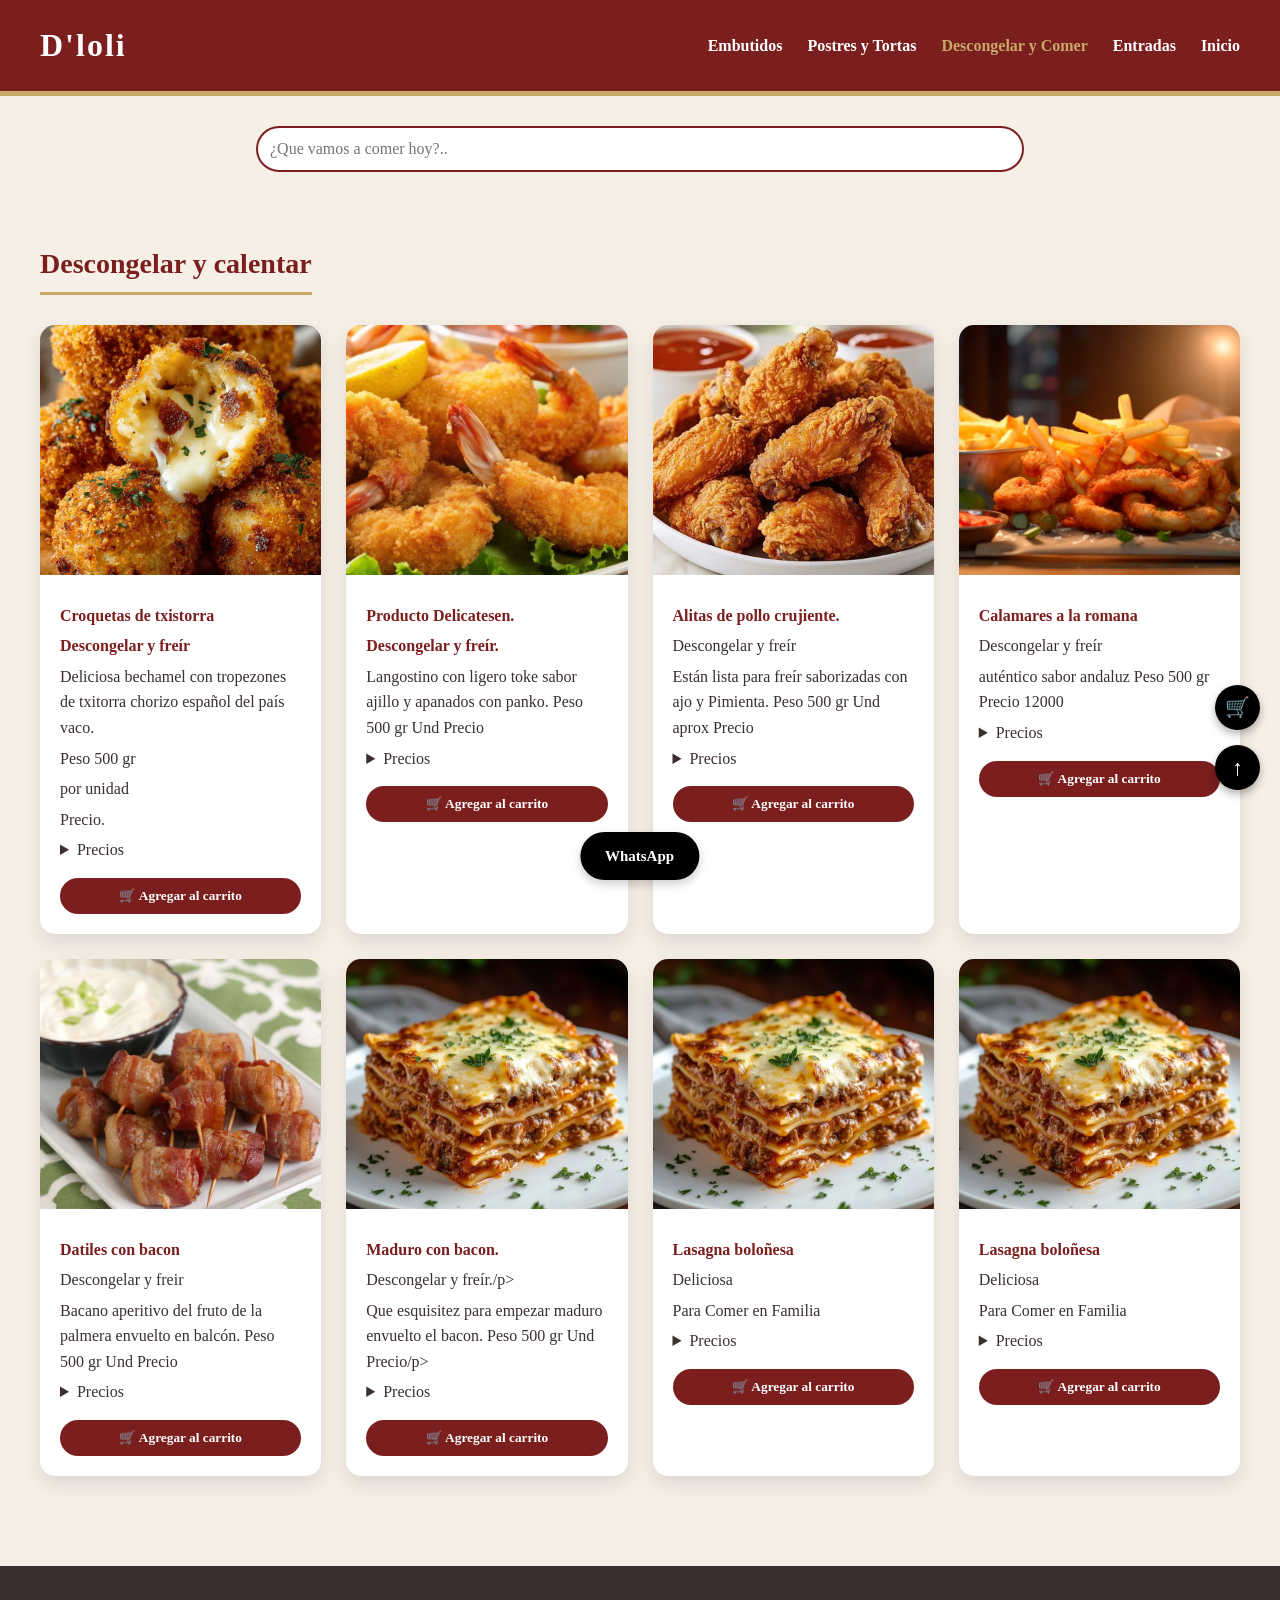
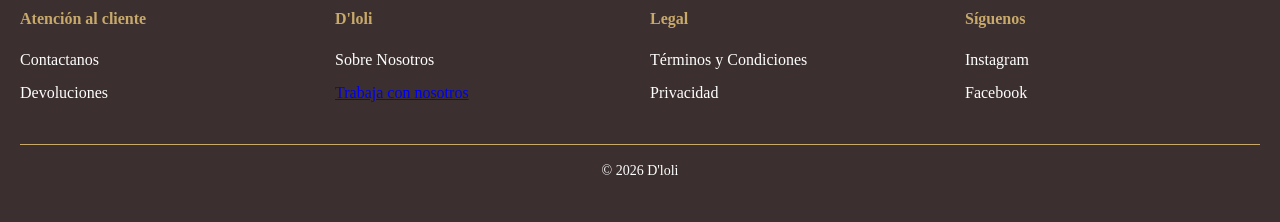
==== platoslistos.html @ c934038a "Add files via upload" ====
<!DOCTYPE html>
<html lang="es-CO">
  <head>
    <meta charset="UTF-8" />
    <meta name="viewport" content="width=device-width, initial-scale=1.0" />
    <link rel="stylesheet" href="estilos.css">
    <title>Cliente D'loli</title>
    <meta name="viewport" content="width=device-width, initial-scale=1.0" />

 
  </head>
 
  <body>
    
    <header>
      
      
      
      <div class="logo">D'loli</div>

    <nav>   
        <ul>
          <li><a href="embu.html">Embutidos</a></li>
          <li><a href="postres.html">Postres y Tortas</a></li>
          <li><a href="platoslistos.html"  class="active">Descongelar y Comer</a></li>
          <li><a href="entradas.html">Entradas</a></li>
          <li><a href="index.html">Inicio</a></li>
        </ul>
      </nav>
        
        
      </div>
    </header>
    <div class="search-box">
     
      <input
        type="text"
        id="searchInput"
        placeholder="¿Que vamos a comer hoy?.."
        onkeyup="buscarPerfume()"/>

        <p id="noResults" style="display:none; text-align:center; margin-top:15px; font-weight:bold; color:#7b1e1e;">
          No se encontraron productos 🍷
        </p>
    </div>
    
  

    <!-- MINICART (VISUAL) -->
    <aside class="minicart">
      <h2>Descongelar y calentar</h2>


       <!-- CONTENEDOR 1 -->
<div class="cart-container">

  <div class="cart-item">
    <img src="imagenes/croquetas_de_txistorra.jpeg" alt="Lasagna" class="imagen-mediana">
    <div class="cart-info">
      <p><strong>Croquetas de txistorra</strong></p>
      <p> <strong>Descongelar y freír</strong></p>
      <p>Deliciosa bechamel con tropezones de txitorra chorizo español del país vaco.
        <p>Peso 500 gr</p>
        <p>por unidad</p>
        Precio.</p>
      
      <details class="price-dropdown">
        <summary>Precios</summary>
      
        <div class="price-options">
          <div class="price-option">
            <input type="radio" name="size-lasagna" value="30ml|19990">
            <label>
              <span class="size">30ml</span>
              <span class="price">$19.990</span>
            </label>
          </div>
      
          <div class="price-option">
            <input type="radio" name="size-lasagna" value="50ml|34990">
            <label>
              <span class="size">50ml</span>
              <span class="price">$ 34.990</span>
            </label>
          </div>
      
          <div class="price-option">
            <input type="radio" name="size-lasagna" value="100ml|54990">
            <label>
              <span class="size">100ml</span>
              <span class="price">$ 54.990</span>
            </label>
          </div>
      
          <div class="price-option">
            <input type="radio" name="size-lasagna" value="1.1|120000">
            <label>
              <span class="size">1.1 (Premium)</span>
              <span class="price">$ 119.990</span>
            </label>
          </div>
        </div>
      </details>
    </div>
  </div>
  

    <div class="cart-item">
      <img src="imagenes/producto_delicatesen.jpeg" alt="Lasagna" class="imagen-mediana">
      <div class="cart-info">
        <p><strong>Producto Delicatesen.</strong></p>
        <p> <strong>Descongelar y freír.</strong></p>
        <p>Langostino con ligero toke  sabor ajillo y apanados con panko.
            Peso 500 gr
            Und
            Precio</p>
        
        <details class="price-dropdown">
          <summary>Precios</summary>
        
          <div class="price-options">
            <div class="price-option">
              <input type="radio" name="size-lasagna" value="30ml|19990">
              <label>
                <span class="size">30ml</span>
                <span class="price">$19.990</span>
              </label>
            </div>
        
            <div class="price-option">
              <input type="radio" name="size-lasagna" value="50ml|34990">
              <label>
                <span class="size">50ml</span>
                <span class="price">$ 34.990</span>
              </label>
            </div>
        
            <div class="price-option">
              <input type="radio" name="size-lasagna" value="100ml|54990">
              <label>
                <span class="size">100ml</span>
                <span class="price">$ 54.990</span>
              </label>
            </div>
        
            <div class="price-option">
              <input type="radio" name="size-lasagna" value="1.1|120000">
              <label>
                <span class="size">1.1 (Premium)</span>
                <span class="price">$ 119.990</span>
              </label>
            </div>
          </div>
        </details>
      </div>
    </div>
    


      <div class="cart-item">
        <img src="imagenes/alitas_de_pollo_crujiente.jpeg" alt="Lasagna" class="imagen-mediana">
        <div class="cart-info">
          <p><strong>Alitas de pollo crujiente.</strong></p>
          <p>Descongelar y freír</p>
          <p>Están lista para freír saborizadas con ajo y Pimienta.
            Peso 500 gr
            Und aprox
            Precio</p>
          
          <details class="price-dropdown">
            <summary>Precios</summary>
          
            <div class="price-options">
              <div class="price-option">
                <input type="radio" name="size-lasagna" value="30ml|19990">
                <label>
                  <span class="size">30ml</span>
                  <span class="price">$19.990</span>
                </label>
              </div>
          
              <div class="price-option">
                <input type="radio" name="size-lasagna" value="50ml|34990">
                <label>
                  <span class="size">50ml</span>
                  <span class="price">$ 34.990</span>
                </label>
              </div>
          
              <div class="price-option">
                <input type="radio" name="size-lasagna" value="100ml|54990">
                <label>
                  <span class="size">100ml</span>
                  <span class="price">$ 54.990</span>
                </label>
              </div>
          
              <div class="price-option">
                <input type="radio" name="size-lasagna" value="1.1|120000">
                <label>
                  <span class="size">1.1 (Premium)</span>
                  <span class="price">$ 119.990</span>
                </label>
              </div>
            </div>
          </details>
        </div>
      </div>
      
        <div class="cart-item">
          <img src="imagenes/calamares_a-la_romana.jpeg" alt="Lasagna" class="imagen-mediana">
          <div class="cart-info">
            <p><strong>Calamares a la romana</strong></p>
            <p>Descongelar y freír</p>
            <p>auténtico sabor andaluz
                
                Peso 500 gr
                Precio 12000</p>
            
            <details class="price-dropdown">
              <summary>Precios</summary>
            
              <div class="price-options">
                <div class="price-option">
                  <input type="radio" name="size-lasagna" value="30ml|19990">
                  <label>
                    <span class="size">30ml</span>
                    <span class="price">$19.990</span>
                  </label>
                </div>
            
                <div class="price-option">
                  <input type="radio" name="size-lasagna" value="50ml|34990">
                  <label>
                    <span class="size">50ml</span>
                    <span class="price">$ 34.990</span>
                  </label>
                </div>
            
                <div class="price-option">
                  <input type="radio" name="size-lasagna" value="100ml|54990">
                  <label>
                    <span class="size">100ml</span>
                    <span class="price">$ 54.990</span>
                  </label>
                </div>
            
                <div class="price-option">
                  <input type="radio" name="size-lasagna" value="1.1|120000">
                  <label>
                    <span class="size">1.1 (Premium)</span>
                    <span class="price">$ 119.990</span>
                  </label>
                </div>
              </div>
            </details>
          </div>
        </div>


    <div class="cart-item">
      <img src="imagenes/datiles_con-bacon.jpeg" alt="Lasagna" class="imagen-mediana">
      <div class="cart-info">
        <p><strong>Datiles con bacon</strong></p>
        <p>  Descongelar y freir</p>
        <p>Bacano aperitivo del fruto de la palmera envuelto en balcón.
          
            Peso 500 gr
            Und
            Precio</p>
        
        <details class="price-dropdown">
          <summary>Precios</summary>
        
          <div class="price-options">
            <div class="price-option">
              <input type="radio" name="size-lasagna" value="30ml|19990">
              <label>
                <span class="size">30ml</span>
                <span class="price">$19.990</span>
              </label>
            </div>
        
            <div class="price-option">
              <input type="radio" name="size-lasagna" value="50ml|34990">
              <label>
                <span class="size">50ml</span>
                <span class="price">$ 34.990</span>
              </label>
            </div>
        
            <div class="price-option">
              <input type="radio" name="size-lasagna" value="100ml|54990">
              <label>
                <span class="size">100ml</span>
                <span class="price">$ 54.990</span>
              </label>
            </div>
        
            <div class="price-option">
              <input type="radio" name="size-lasagna" value="1.1|120000">
              <label>
                <span class="size">1.1 (Premium)</span>
                <span class="price">$ 119.990</span>
              </label>
            </div>
          </div>
        </details>
      </div>
    </div>
    
  

 

      <div class="cart-item">
        <img src="imagenes/lasagna_bolonesa.jpeg" alt="Lasagna" class="imagen-mediana">
        <div class="cart-info">
          <p><strong>Maduro con bacon.</strong></p>
          <p> Descongelar y freír./p>
          <p> Que esquisitez para empezar maduro envuelto el bacon.
           
            Peso 500 gr
            Und
            Precio/p>
          
          <details class="price-dropdown">
            <summary>Precios</summary>
          
            <div class="price-options">
              <div class="price-option">
                <input type="radio" name="size-lasagna" value="30ml|19990">
                <label>
                  <span class="size">30ml</span>
                  <span class="price">$19.990</span>
                </label>
              </div>
          
              <div class="price-option">
                <input type="radio" name="size-lasagna" value="50ml|34990">
                <label>
                  <span class="size">50ml</span>
                  <span class="price">$ 34.990</span>
                </label>
              </div>
          
              <div class="price-option">
                <input type="radio" name="size-lasagna" value="100ml|54990">
                <label>
                  <span class="size">100ml</span>
                  <span class="price">$ 54.990</span>
                </label>
              </div>
          
              <div class="price-option">
                <input type="radio" name="size-lasagna" value="1.1|120000">
                <label>
                  <span class="size">1.1 (Premium)</span>
                  <span class="price">$ 119.990</span>
                </label>
              </div>
            </div>
          </details>
        </div>
      </div>
      

  
  

        <div class="cart-item">
          <img src="imagenes/lasagna_bolonesa.jpeg" alt="Lasagna" class="imagen-mediana">
          <div class="cart-info">
            <p><strong>Lasagna boloñesa</strong></p>
            <p>Deliciosa</p>
            <p>Para Comer en Familia</p>
            
            <details class="price-dropdown">
              <summary>Precios</summary>
            
              <div class="price-options">
                <div class="price-option">
                  <input type="radio" name="size-lasagna" value="30ml|19990">
                  <label>
                    <span class="size">30ml</span>
                    <span class="price">$19.990</span>
                  </label>
                </div>
            
                <div class="price-option">
                  <input type="radio" name="size-lasagna" value="50ml|34990">
                  <label>
                    <span class="size">50ml</span>
                    <span class="price">$ 34.990</span>
                  </label>
                </div>
            
                <div class="price-option">
                  <input type="radio" name="size-lasagna" value="100ml|54990">
                  <label>
                    <span class="size">100ml</span>
                    <span class="price">$ 54.990</span>
                  </label>
                </div>
            
                <div class="price-option">
                  <input type="radio" name="size-lasagna" value="1.1|120000">
                  <label>
                    <span class="size">1.1 (Premium)</span>
                    <span class="price">$ 119.990</span>
                  </label>
                </div>
              </div>
            </details>
          </div>
        </div>
        


        

          <div class="cart-item">
            <img src="imagenes/lasagna_bolonesa.jpeg" alt="Lasagna" class="imagen-mediana">
            <div class="cart-info">
              <p><strong>Lasagna boloñesa</strong></p>
              <p>Deliciosa</p>
              <p>Para Comer en Familia</p>
              
              <details class="price-dropdown">
                <summary>Precios</summary>
              
                <div class="price-options">
                  <div class="price-option">
                    <input type="radio" name="size-lasagna" value="30ml|19990">
                    <label>
                      <span class="size">30ml</span>
                      <span class="price">$19.990</span>
                    </label>
                  </div>
              
                  <div class="price-option">
                    <input type="radio" name="size-lasagna" value="50ml|34990">
                    <label>
                      <span class="size">50ml</span>
                      <span class="price">$ 34.990</span>
                    </label>
                  </div>
              
                  <div class="price-option">
                    <input type="radio" name="size-lasagna" value="100ml|54990">
                    <label>
                      <span class="size">100ml</span>
                      <span class="price">$ 54.990</span>
                    </label>
                  </div>
              
                  <div class="price-option">
                    <input type="radio" name="size-lasagna" value="1.1|120000">
                    <label>
                      <span class="size">1.1 (Premium)</span>
                      <span class="price">$ 119.990</span>
                    </label>
                  </div>
                </div>
              </details>
            </div>
          </div>
          
</div>


    </aside>

    <!-- FOOTER -->
    <footer>
      <div class="footer-columns">
        <div>
          <h4>Atención al cliente</h4>
          <ul>
            <li><a href="tel:+573151821269">Contactanos</a></li>

            <li><a href="tel:+573151821269">Devoluciones</a></li>
          </ul>
        </div>

        <div>
          <h4>D'loli</h4>
          <ul>

            
            <li><a href="#" id="verSobreNosotros">Sobre Nosotros</a>
            </li>
            <a href="https://wa.me/573151821269" target="_blank"
            >Trabaja con nosotros</a
          </ul>
        </div>

        <div>
          <h4>Legal</h4>
          <ul>
            <li><a href="#" id="verTerminos">Términos y Condiciones</a>
            </li>
            <li>Privacidad</li>
          </ul>
        </div>

        <div>
          <h4>Síguenos</h4>
          <ul>
            <li><a href="https://www.instagram.com/zhaicolexinspirations?igsh=MWN2NmU1YmVtbXdhMQ==" target="_blank">
            Instagram
            </a>
            </li>
            <li><a href="https://www.facebook.com/profile.php?id=61582595425156" target="_blank">
              Facebook
            </a>
            </li>
            
          </ul>
        </div>
      </div>

      <div class="footer-bottom">
        <span>© 2026 D'loli</span>
        
      </div>
    </footer>
  



<a href="https://wa.me/573156957794?text=Hola,%20estoy%20interesado%20en%20un%20producto"
target="_blank"
class="whatsapp-centro">
WhatsApp
</a>

<button class="btn-arriba" onclick="irArriba()">↑</button>
<a href="carrito.html" class="btn-carrito">🛒</a>
<script src="script.js"></script>

</body>

</html>
---- estilos.css ----
/* =========================
   RESET GENERAL
========================= */
* {
  margin: 0;
  padding: 0;
  box-sizing: border-box;
  font-family: "Georgia", serif;
}

body {
  background-color: #f5efe6; /* crema */
  color: #3b2f2f;
  line-height: 1.6;
}

/* =========================
     HEADER
  ========================= */
header {
  background-color: #7b1e1e; /* rojo vino */
  color: #fff;
  padding: 20px 40px;
  display: flex;
  justify-content: space-between;
  align-items: center;
  border-bottom: 5px solid #c8a96a; /* dorado */
}

.logo {
  font-size: 32px;
  font-weight: bold;
  letter-spacing: 2px;
  font-family: cursive;
}

nav ul {
  list-style: none;
  display: flex;
  gap: 25px;
}

nav ul li a {
  text-decoration: none;
  color: #fff;
  font-weight: bold;
  transition: 0.3s;
}

nav ul li a:hover,
nav ul li a.active {
  color: #c8a96a;
}

/* =========================
     BUSCADOR
  ========================= */
.search-box {
  text-align: center;
  margin: 30px 0;
}

.search-box input {
  width: 60%;
  padding: 12px;
  border-radius: 30px;
  border: 2px solid #7b1e1e;
  outline: none;
  font-size: 16px;
}

/* =========================
     CONTENEDOR PRODUCTOS
  ========================= */
.minicart {
  padding: 40px;
}

.minicart h2 {
  text-align: center;
  margin-bottom: 30px;
  font-size: 28px;
  color: #7b1e1e;
  border-bottom: 3px solid #c8a96a;
  display: inline-block;
  padding-bottom: 5px;
}

.cart-container {
  display: grid;
  grid-template-columns: repeat(4, 1fr);
  gap: 25px;
}

/* =========================
     TARJETAS PRODUCTO
  ========================= */
.cart-item {
  background: #fff;
  border-radius: 15px;
  overflow: hidden;
  box-shadow: 0 8px 20px rgba(0, 0, 0, 0.1);
  transition: 0.3s;
}

.cart-item:hover {
  transform: translateY(-8px);
}

.cart-item img {
  width: 100%;
  height: 250px;
  object-fit: cover;
}

.cart-info {
  padding: 20px;
}

.cart-info p {
  margin-bottom: 5px;
}

.cart-info strong {
  color: #7b1e1e;
}

/* =========================
     PRECIOS
  ========================= */
.price-options {
  margin-top: 10px;
}

.price-option {
  display: flex;
  align-items: center;
  margin-bottom: 5px;
}

.price-option label {
  display: flex;
  justify-content: space-between;
  width: 100%;
  cursor: pointer;
}

.price-option input {
  margin-right: 8px;
}

.size {
  font-weight: bold;
}

.price {
  color: #7b1e1e;
  font-weight: bold;
}

/* =========================
     BOTÓN CARRITO
  ========================= */
.add-to-cart-btn {
  margin-top: 15px;
  width: 100%;
  padding: 10px;
  background: #7b1e1e;
  color: white;
  border: none;
  border-radius: 30px;
  cursor: pointer;
  transition: 0.3s;
  font-weight: bold;
}

.add-to-cart-btn:hover {
  background: #a83232;
}

/* =========================
     FOOTER
  ========================= */
footer {
  background-color: #3b2f2f;
  color: #fff;
  padding: 40px 20px;
  margin-top: 50px;
}

.footer-columns {
  display: grid;
  grid-template-columns: repeat(4, 1fr);
  gap: 20px;
}

.footer-columns h4 {
  margin-bottom: 15px;
  color: #c8a96a;
}

.footer-columns ul {
  list-style: none;
}

.footer-columns ul li {
  margin-bottom: 8px;
}

.footer-columns ul li a {
  color: #fff;
  text-decoration: none;
  transition: 0.3s;
}

.footer-columns ul li a:hover {
  color: #c8a96a;
}

.footer-bottom {
  text-align: center;
  margin-top: 30px;
  border-top: 1px solid #c8a96a;
  padding-top: 15px;
  font-size: 14px;
}

/* =========================
     BOTONES FLOTANTES
  ========================= */
.whatsapp-centro {
  position: fixed;
  bottom: 20px;
  left: 50%;
  transform: translateX(-50%);
  background-color: #000;
  color: white;
  padding: 12px 25px;
  border-radius: 30px;
  text-decoration: none;
  font-size: 15px;
  font-weight: bold;
  box-shadow: 0 4px 10px rgba(0, 0, 0, 0.2);
  z-index: 1000;
  transition: background-color 0.3s;
}

.whatsapp-centro:hover {
  background-color: #000;
}

.btn-arriba {
  position: fixed;
  bottom: 110px; /* ⬆ lo sube respecto al botón de WhatsApp */
  right: 20px;

  width: 45px;
  height: 45px;
  border-radius: 50%;
  background-color: #000;
  color: white;
  font-size: 22px;
  font-weight: bold;
  border: none;
  cursor: pointer;
  box-shadow: 0 4px 8px rgba(0, 0, 0, 0.3);
  z-index: 1000;
}

.btn-carrito {
  position: fixed;
  bottom: 170px; /* ⬆ más arriba que el botón ↑ */
  right: 20px;

  width: 45px;
  height: 45px;
  border-radius: 50%;

  background-color: #000;
  color: white;
  font-size: 20px;
  text-align: center;
  line-height: 45px;

  text-decoration: none;
  cursor: pointer;

  box-shadow: 0 4px 8px rgba(0, 0, 0, 0.3);
  z-index: 1000;
}

.btn-carrito:hover {
  background-color: #333;
}

/* =========================
     RESPONSIVE
  ========================= */
@media (max-width: 1024px) {
  .cart-container {
    grid-template-columns: repeat(2, 1fr);
  }
}

@media (max-width: 600px) {
  header {
    flex-direction: column;
    gap: 15px;
  }

  nav ul {
    flex-direction: column;
    text-align: center;
  }

  .cart-container {
    grid-template-columns: 1fr;
  }

  .search-box input {
    width: 90%;
  }

  .footer-columns {
    grid-template-columns: 1fr;
    text-align: center;
  }
}
/* =========================
   CARRITO AISLADO
========================= */

.carrito-page .container {
  max-width: 1200px;
  margin: 40px auto;
  padding: 20px;
}

.carrito-page .cart-header {
  text-align: center;
  margin-bottom: 40px;
}

.carrito-page .cart-header h1 {
  font-size: 36px;
  color: #7b1e1e;
}

.carrito-page .cart-content {
  display: grid;
  grid-template-columns: 2fr 1fr;
  gap: 40px;
}

.carrito-page .products-section,
.carrito-page .summary-section {
  background: #fff;
  padding: 25px;
  border-radius: 15px;
  box-shadow: 0 8px 20px rgba(0, 0, 0, 0.08);
}

/* PRODUCTO */
.carrito-page .cart-item {
  display: grid;
  grid-template-columns: 120px 1fr auto;
  gap: 20px;
  align-items: center;
  padding: 20px 0;
  border-bottom: 1px solid #eee;
}

.carrito-page .item-image {
  width: 120px;
  height: 120px;
  object-fit: cover;
  border-radius: 10px;
}

.carrito-page .item-brand {
  font-weight: bold;
  color: #7b1e1e;
}

.carrito-page .item-name {
  font-size: 18px;
  font-weight: bold;
}

.carrito-page .item-price {
  font-size: 18px;
  font-weight: bold;
  color: #7b1e1e;
}

/* CANTIDAD */
.carrito-page .quantity-controls {
  display: flex;
  gap: 10px;
  margin-top: 10px;
}

.carrito-page .quantity-btn {
  width: 30px;
  height: 30px;
  border-radius: 50%;
  border: none;
  background: #7b1e1e;
  color: white;
  cursor: pointer;
}

.carrito-page .quantity-btn:hover {
  background: #a83232;
}

.carrito-page .remove-btn {
  background: none;
  border: none;
  color: #7b1e1e;
  cursor: pointer;
  font-weight: bold;
}

.carrito-page .remove-btn:hover {
  text-decoration: underline;
}

/* RESUMEN */
.carrito-page .summary-row {
  display: flex;
  justify-content: space-between;
  margin-bottom: 15px;
}

.carrito-page .summary-row.total {
  font-size: 20px;
  font-weight: bold;
  border-top: 2px solid #c8a96a;
  padding-top: 15px;
  color: #7b1e1e;
}

.carrito-page .checkout-btn {
  width: 100%;
  padding: 12px;
  background: #7b1e1e;
  color: white;
  border: none;
  border-radius: 30px;
  cursor: pointer;
  font-weight: bold;
  margin-top: 15px;
}

.carrito-page .checkout-btn:hover {
  background: #a83232;
}

.carrito-page .btn-primary {
  display: inline-block;
  margin-top: 20px;
  padding: 10px 20px;
  background: #7b1e1e;
  color: white;
  text-decoration: none;
  border-radius: 30px;
}

.carrito-page .btn-primary:hover {
  background: #a83232;
}

/* RESPONSIVE */
@media (max-width: 900px) {
  .carrito-page .cart-content {
    grid-template-columns: 1fr;
  }

  .carrito-page .cart-item {
    grid-template-columns: 1fr;
    text-align: center;
  }

  .carrito-page .item-image {
    margin: 0 auto;
  }
}
.continue-shopping {
  text-align: center;
  margin-top: 16px;
}

.continue-shopping a {
  color: #666;
  text-decoration: none;
  font-size: 14px;
}

.continue-shopping a:hover {
  text-decoration: underline;
  color: #000;
}
z
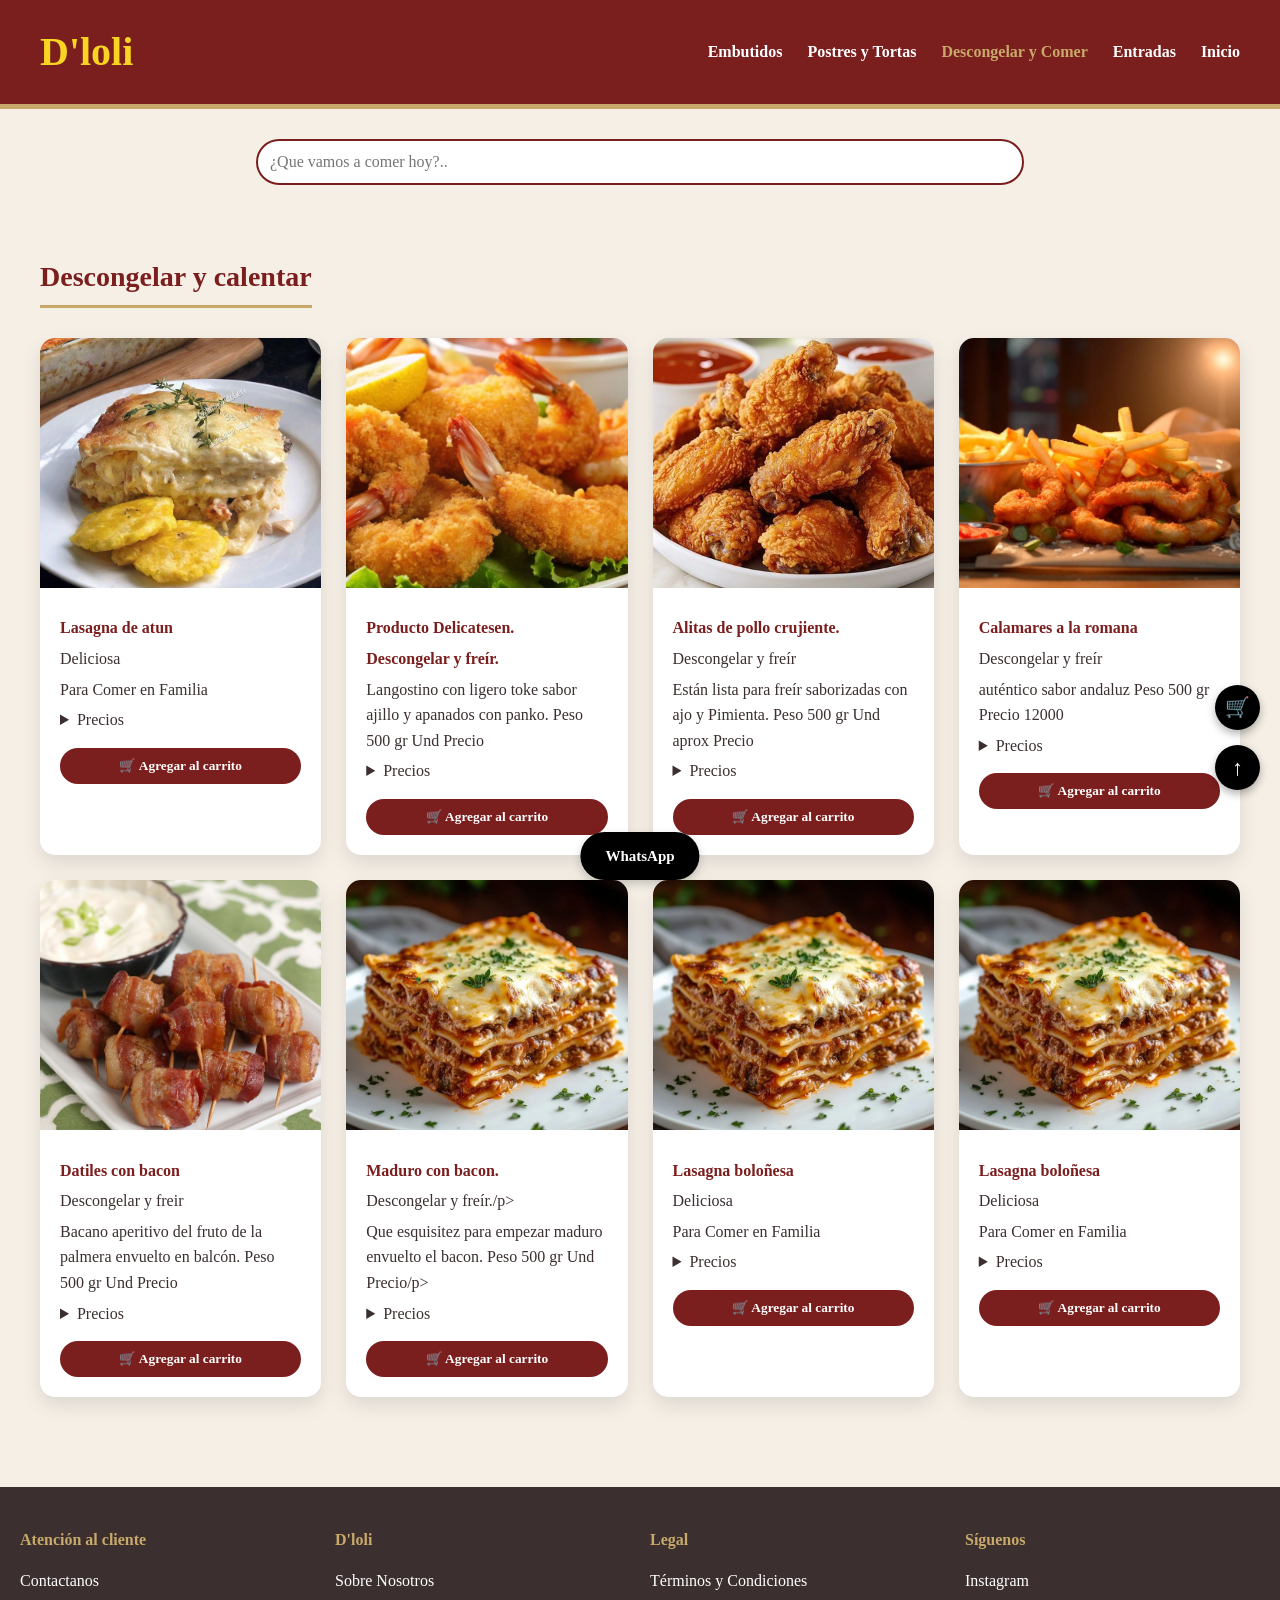
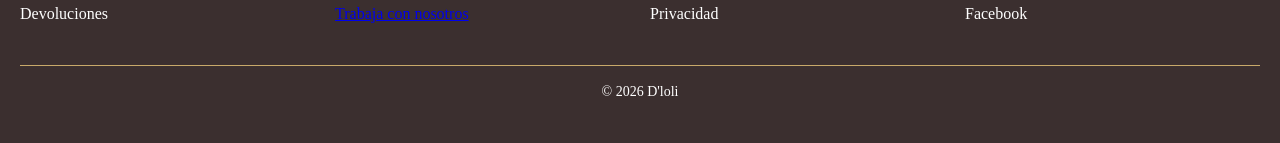
==== commit e31144cb: "Add files via upload" ====
--- a/platoslistos.html
+++ b/platoslistos.html
@@ -55,14 +55,11 @@
 <div class="cart-container">
 
   <div class="cart-item">
-    <img src="imagenes/croquetas_de_txistorra.jpeg" alt="Lasagna" class="imagen-mediana">
+    <img src="imagenes/lasagna_atun.jpeg" alt="Lasagna" class="imagen-mediana">
     <div class="cart-info">
-      <p><strong>Croquetas de txistorra</strong></p>
-      <p> <strong>Descongelar y freír</strong></p>
-      <p>Deliciosa bechamel con tropezones de txitorra chorizo español del país vaco.
-        <p>Peso 500 gr</p>
-        <p>por unidad</p>
-        Precio.</p>
+      <p><strong>Lasagna de atun</strong></p>
+      <p>Deliciosa</p>
+      <p>Para Comer en Familia</p>
       
       <details class="price-dropdown">
         <summary>Precios</summary>
@@ -71,8 +68,8 @@
           <div class="price-option">
             <input type="radio" name="size-lasagna" value="30ml|19990">
             <label>
-              <span class="size">30ml</span>
-              <span class="price">$19.990</span>
+              <span class="size">Personal</span>
+              <span class="price">$16.0000</span>
             </label>
           </div>
       
@@ -87,23 +84,16 @@
           <div class="price-option">
             <input type="radio" name="size-lasagna" value="100ml|54990">
             <label>
-              <span class="size">100ml</span>
-              <span class="price">$ 54.990</span>
+              <span class="size">Para dos personas</span>
+              <span class="price">$ 30.000</span>
             </label>
           </div>
       
-          <div class="price-option">
-            <input type="radio" name="size-lasagna" value="1.1|120000">
-            <label>
-              <span class="size">1.1 (Premium)</span>
-              <span class="price">$ 119.990</span>
-            </label>
-          </div>
+        
         </div>
       </details>
     </div>
   </div>
-  
 
     <div class="cart-item">
       <img src="imagenes/producto_delicatesen.jpeg" alt="Lasagna" class="imagen-mediana">
--- a/estilos.css
+++ b/estilos.css
@@ -28,12 +28,50 @@
 }
 
 .logo {
-  font-size: 32px;
-  font-weight: bold;
-  letter-spacing: 2px;
+  font-family: 'Pacifico', cursive;
+ 
+  
+  font-size: 40px;
+  font-weight: bold;
+  color: #f9d423;
+  transition: transform 0.3s ease, color 0.3s ease;
+}
+
+.logo:hover {
+  transform: scale(1.1);
+  color: #ffffff;
+}
+.logo-container {
+  .header {
+    position: relative;
+    padding: 20px;
+  }
+}
+
+/* 👇 slogan centrado arriba del header */
+.slogan {
   font-family: cursive;
-}
-
+  position: absolute;
+  top: 30px; /* 🔥 aquí controlas qué tan abajo queda */
+  left: 50%;
+  transform: translateX(-50%);
+  font-size: 30px;
+  color: #ffffff;
+}
+@media (max-width: 600px) {
+  .slogan {
+    position: static;
+    transform: none;
+    margin-bottom: 5px;
+    font-family:cursive;
+  }
+
+  .logo-container {
+    display: flex;
+    flex-direction: column;
+    align-items: center;
+  }
+}
 nav ul {
   list-style: none;
   display: flex;
